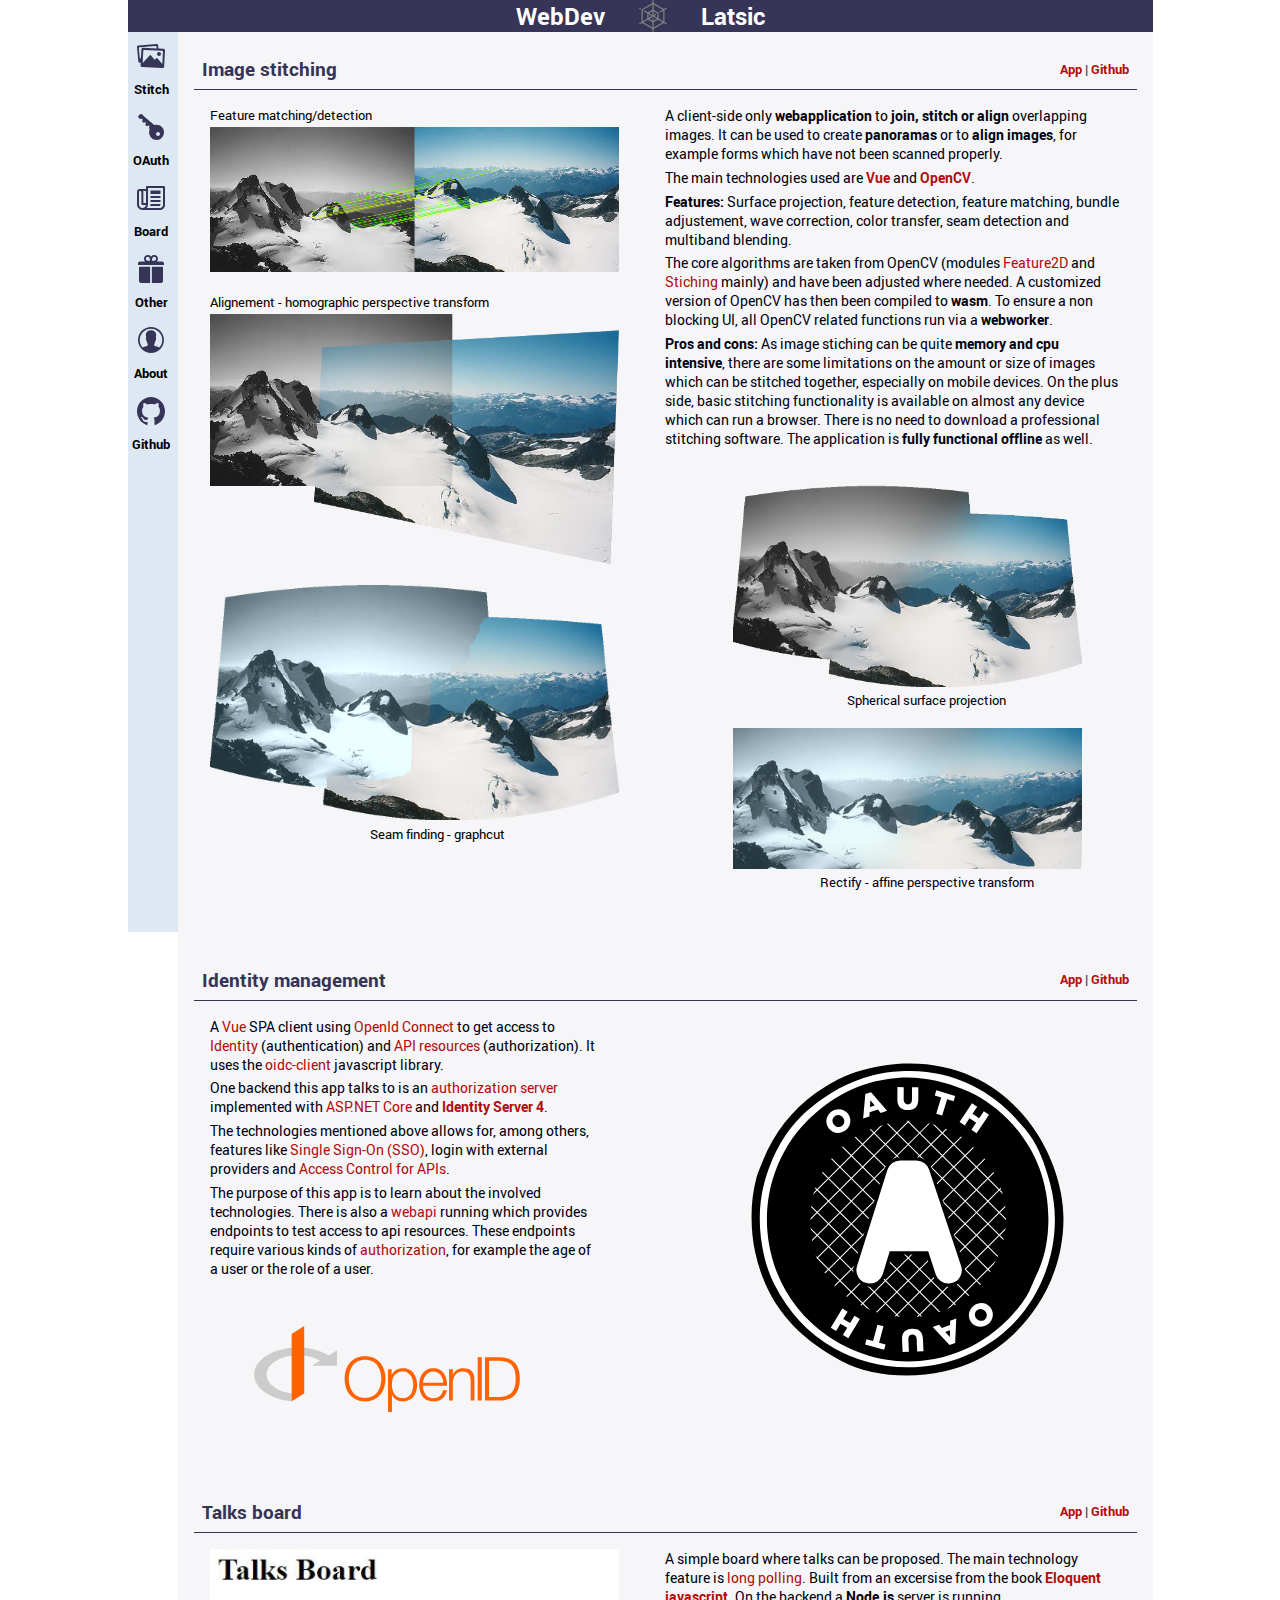
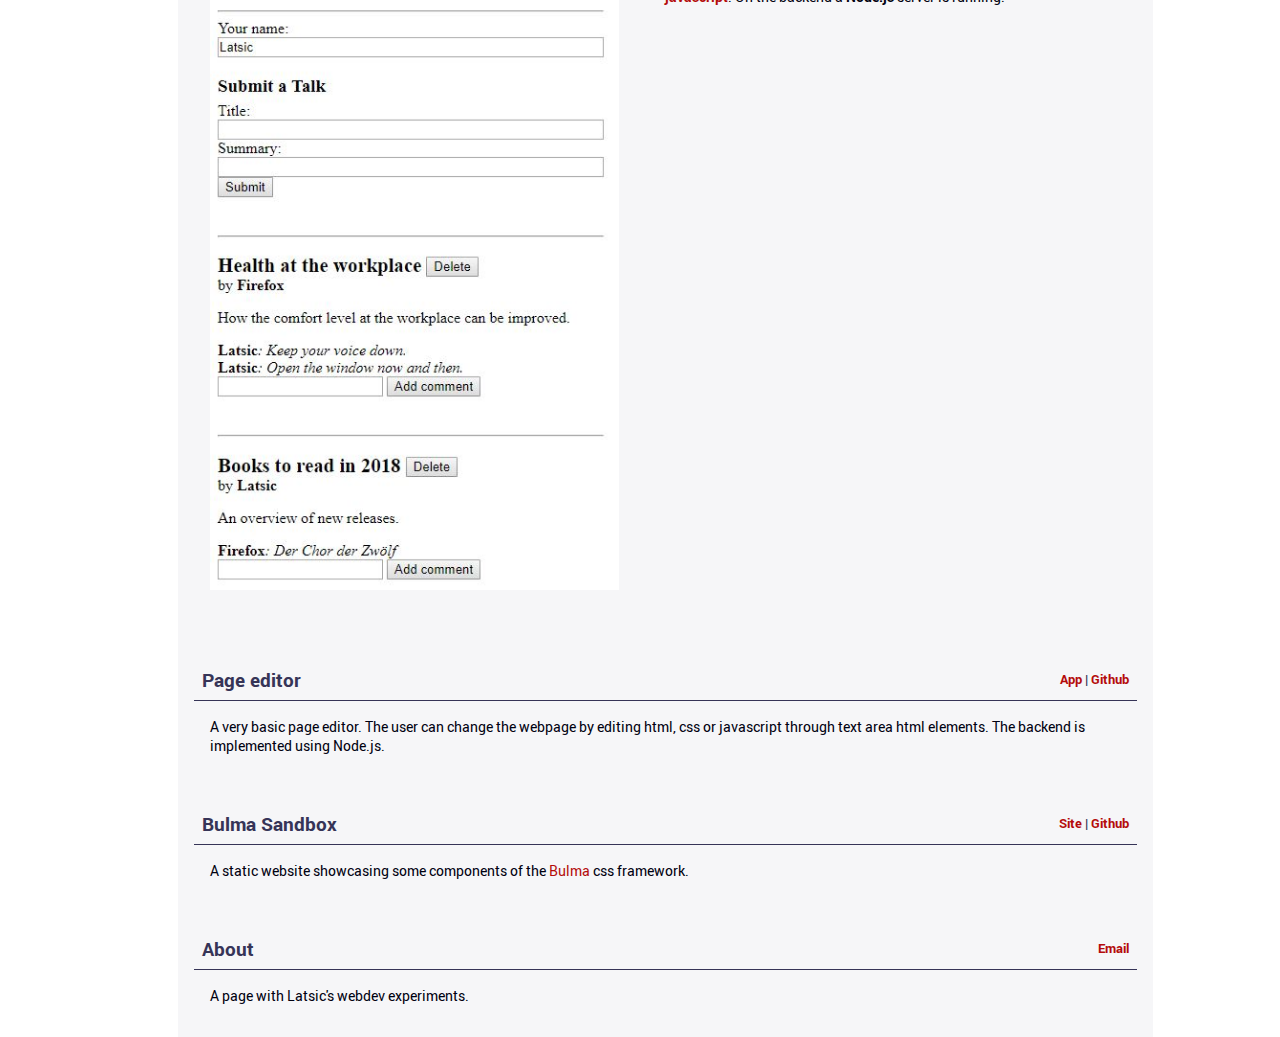
==== index.html @ 9f4ed480 "correct spelling errors" ====
<!DOCTYPE html>
<html lang="en">

<head>
  <!-- Global Site Tag (gtag.js) - Google Analytics -->
  <script async src="https://www.googletagmanager.com/gtag/js?id=UA-133514855-1"></script>
  <script>
    window.dataLayer = window.dataLayer || [];
    function gtag(){dataLayer.push(arguments);}
    gtag('js', new Date());

    gtag('config', 'UA-133514855-1');
  </script>

  <meta charset="utf-8/">
  <meta name="viewport" content="width=device-width, initial-scale=1.0, maximum-scale=1.0" />
  <title>Web-Dev Latsic</title>
  <link rel="stylesheet" href="styles.css" />
</head>

<body>
  <div class="page-background">
    <div class="page">
      
      <header class="header">
        <div class="header-content">
          <h2>WebDev</h2>
          <img src="images/web.svg" class="header-logo" />
          <h2>Latsic</h2>
        </div>
      </header>
      
      <div class="nav-and-content">
        
        <nav class="nav-bar">
          <div class="nav-bar-content">
            <div class="nav-bar-content-div">
              <a class="nav-bar-item" href="#article-img-align">
                <img src="images/stitch-blue.svg" alt="Stitching icon" />
                <p style="text-align: center">Stitch</p>
              </a>

              <a class="nav-bar-item" href="#article-oidc">
                <img src="images/key-blue.svg" alt="OIDC Icon" />
                <p style="text-align: center">OAuth</p>
              </a>
              <a class="nav-bar-item" href="#article-talks-board">
                <img src="images/paper-blue.svg" alt="Talks-Board Icon" />
                <p style="text-align: center">Board</p>
              </a>
              <a class="nav-bar-item" href="#article-more">
                <img src="images/gift-blue.svg" alt="More Icon" />
                <p style="text-align: center">Other</p>
              </a>
            </div>
            <div class="nav-bar-content-div">
              <a class="nav-bar-item" href="#article-about">
                <img src="images/contact-blue.svg" alt="About Icon" />
                <p style="text-align: center">About</p>
              </a>
              <a class="nav-bar-item" href="https://github.com/latsic/">
                <img src="images/github-blue.svg" alt="Github Icon" />
                <p style="text-align: center">Github</p>
              </a>
            </div>

          </div>
        </nav>
        
        <div class="articles">
          <article class="article-std" id="article-img-align">
            <header>
              <div class="article-title">
                <h3>
                  Image stitching
                </h3>
                <div>
                  <h5><a href="https://latsic.com/imgalign">App</a> | <a href="https://github.com/latsic/imgalign">Github</a></h5>
                </div>
              </div>
              <div class="hr-title" />
            </header>
            <div
              class="article-structure"
              >
              <div
                style="display: flex; flex-direction: column; flex: 1;"
              >
                <section class="article-image">
                  <figcaption>Feature matching/detection</figcaption>
                  <img
                    src="images/SideBySide_small.jpg"
                    alt="Stitching SideBySide image"
                  >
                  
                </section>
                
                <section class="article-image">
                  <figcaption>Alignement - homographic perspective transform</figcaption>
                  <img
                    src="images/stitched_noseam_noprojection_small.png"
                    alt="Stitching NoWarp image"
                  >
                </section>
                <section class="article-image">
                  <img
                    src="images/stitched_graphcut_noblend_small.png"
                    alt="Stitching NoWarp image"
                  >
                  <figcaption style="text-align: center;">Seam finding - graphcut</figcaption>
                </section>
              </div>
              <section class="article-text" >
                
                <p class="article-p">
                  A client-side only <strong>webapplication</strong> to <strong>join, stitch or align</strong> overlapping images.
                  It can be used to create <strong>panoramas</strong> or to <strong>align images</strong>, for example forms which have not been scanned properly.
                </p>
                
                <p class="article-p">
                  The main technologies used are <a href="https://vuejs.org/"><strong>Vue</strong></a> and <a href="https://opencv.org/"><strong>OpenCV</strong></a>.
                </p>

                <p class="article-p">
                  <strong>Features:</strong> Surface projection, feature detection, feature matching, bundle adjustement, wave correction, color transfer, seam detection and multiband blending.
                </p>

                <p class="article-p">
                  The core algorithms are taken from OpenCV (modules
                  <a href="https://github.com/opencv/opencv/tree/master/modules/features2d">Feature2D</a> and
                  <a href="https://github.com/opencv/opencv/tree/master/modules/stitching">Stiching</a> mainly)
                  and have been adjusted where needed. A customized version of OpenCV
                  has then been compiled to <strong>wasm</strong>. To ensure a non blocking UI, all OpenCV related functions run via a <strong>webworker</strong>.
                </p>
                
                <p class="article-p">
                  <strong>Pros and cons:</strong> As image stiching can be quite <strong>memory and cpu intensive</strong>, there are some limitations
                  on the amount or size of images which can be stitched together, especially on mobile devices.
                  On the plus side, basic stitching functionality is available on almost any
                  device which can run a browser. There is no need to download a professional stitching software.
                  The application is <strong>fully functional offline</strong> as well.
                </p>

                <div
                  style="display: flex; flex-direction: column; flex: 1; justify-content: center; margin-top: 2rem"
                >
                  <section class="article-image article-image-right">
                    <img
                      src="images/stitched_spherical_small.png"
                      alt="Stitching Spherical"
                    >
                    <figcaption class="article-figcaption-right">Spherical surface projection</figcaption>
                  </section>
                  <section class="article-image article-image-right">
                    <img
                      src="images/stitched_final_small.jpg"
                      alt="Stitching Final"
                    >
                    <figcaption class="article-figcaption-right">Rectify - affine perspective transform</figcaption>
                  </section>
                </div>

              </section>
              
            </div>
          </article>
          <article class="article-std" id="article-oidc">
            <header>
              <div class="article-title">
                <h3>
                  Identity management
                </h3>
                <div>
                  <h5><a href="https://latsic.com/oidc-client">App</a> | <a href="https://github.com/latsic/vue_oidc_client">Github</a></h5>
                </div>
              </div>
              <div class="hr-title" />
            </header>
            <div
              class="article-structure"
            >
              
                
              <section class="article-text">
                
                <p class="article-p">
                  A <a href="https://vuejs.org/">Vue</a> SPA client using 
                  <a href="https://de.wikipedia.org/wiki/OpenID_Connect">OpenId Connect</a> to get access
                  to <a href="./oidc-client/credentials">Identity</a> (authentication) and 
                  <a href="./oidc-client/idapi1">API resources</a> (authorization). It uses
                  the <a href="https://github.com/IdentityModel/oidc-client-js">oidc-client</a>
                  javascript library.
                </p>
                <p class="article-p">
                  One backend this app talks to is an <a href="/idserver">authorization server</a> implemented with <a href="https://en.wikipedia.org/wiki/ASP.NET_Core">
                  ASP.NET Core</a> and <a href="http://docs.identityserver.io"><strong>Identity Server 4</strong></a>.
                </p>
          
                <p class="article-p">
                  The technologies mentioned above allows for, among others, features like 
                  <a href="https://en.wikipedia.org/wiki/Single_sign-on">Single Sign-On (SSO)</a>, 
                  login with external providers and <a href="https://en.wikipedia.org/wiki/Access_token">
                  Access Control for APIs</a>.
                </p>
          
                <p class="article-p">
                  The purpose of this app is to learn about the involved technologies. There is also
                  a <a href="/idapi1/swagger">webapi</a> running which provides endpoints to test
                  access to api resources. These endpoints require various kinds of
                  <a href="https://en.wikipedia.org/wiki/Claims-based_identity">authorization</a>, for
                  example the age of a user or the role of a user.
                </p>
                <div class="article-image" style="padding-top: 2rem">
                <img
                  src="images/OpenID_logo.svg"
                  alt="OpenID image"
                >
                </div>
              </section>
              <section class="article-image article-image-right">
                <img
                  src="images/Oauth_logo.svg"
                  alt="OAuth image"
                >
              </section>
            </div>
          </article>

          <article class="article-std" id="article-talks-board">
            <header>
              <div class="article-title">
                <h3>
                  Talks board
                </h3>
                <div>
                  <h5><a href="/tboard/index.html">App</a> | <a href="https://github.com/latsic/talks_board">Github</a></h5>
                </div>
              </div>
              <div class="hr-title" />
            </header>
            <div
              class="article-structure"
            >
              <section class="article-image">
                <img
                  src="images/TalksBoard.JPG"
                  alt="TalksBoard image"
                >
              </section>
                
              <section class="article-text">
                
                <p>
                    A simple board where talks can be proposed.
                    The main technology feature is <a href="https://en.wikipedia.org/wiki/Push_technology#Long_polling">long polling</a>.
                    Built from an excersise from the book <a href="https://eloquentjavascript.net/"><strong>Eloquent javascript</strong></a>.
                    On the backend a <strong>Node.js</strong> server is running.
                </p>
                  
              </section>
            </div>
          </article>
          <article class="article-std" id="article-more">
            <header>
              <div class="article-title">
                <h3>
                  Page editor
                </h3>
                <div>
                  <h5><a href="/page_editor/main.html">App</a> | <a href="https://github.com/latsic/page_editor">Github</a></h5>
                </div>
              </div>
              <div class="hr-title" />
            </header>
            <div
              class="article-structure"
            >
              
              <section class="article-text">
                
                <p>
                    A very basic page editor. The user can change the webpage by editing html, css or javascript through text area html elements.
                    The backend is implemented using Node.js.
                </p>
                  
              </section>
            </div>
          </article>

          <article class="article-std">
            <header>
              <div class="article-title">
                <h3>
                  Bulma Sandbox
                </h3>
                <div>
                  <h5><a href="../bulma_sandbox/dist/bulma_sandbox.html">Site</a> | <a href="https://github.com/latsic/bulma_sandbox">Github</a></h5>
                </div>
              </div>
              <div class="hr-title" />
            </header>
            <div
              class="article-structure"
            >
              
              <section class="article-text">
                
                <p>
                  A static website showcasing some components of the <a href="https://bulma.io/">Bulma</a> css framework.
                </p>
                  
              </section>
            </div>
          </article>

          <article class="article-std" id="article-about">
            <header>
              <div class="article-title">
                <h3>
                  About
                </h3>
                <div>
                  <h5><a href="mailto:latsic@quantentunnel.de">Email</a></h5>
                </div>
              </div>
              <div class="hr-title" />
            </header>
            <div
              class="article-structure"
            >
              
              <section class="article-text">
                
                <p>
                  A page with Latsic's webdev experiments.
                </p>
                  
              </section>
            </div>
          </article>
        </div>
      </div>
    </div>
  </div>
</body>

</html>
---- styles.css ----
@font-face {
  font-family: 'Roboto';
  src: url('fonts/Roboto-Light-webfont.woff') format('woff');
  font-style: normal;
  font-weight: 300;
}

@font-face {
  font-family: Roboto;
  src: url('fonts/Roboto-LightItalic-webfont.woff') format('woff');
  font-style: italic;
  font-weight: 300;
}

@font-face {
  font-family: Roboto;
  src: url('fonts/Roboto-Bold-webfont.woff') format('woff');
  font-style: normal;
  font-weight: 700;
}
@font-face {
  font-family: Roboto;
  src: url('fonts/Roboto-Medium-webfont.woff') format('woff');
  font-style: normal;
  font-weight: 500;
}
@font-face {
  font-family: Roboto;
  src: url('fonts/Roboto-Regular-webfont.woff') format('woff');
  font-style: normal;
  font-weight: 400;
}

*
{
  margin: 0;
  padding: 0;
  box-sizing: border-box;
}

html {
  font-size: 100%;
  background-color: white;
  
}
.page-background {
  background-color: white;
}
.page {
  margin: 0 auto;
  font-family: "Roboto", sans-serif;
}

.header {
  position: fixed;
  z-index: 1000;
  top: 0;
  margin-top: 0;
  padding-top: 0;
  width: 100%;
  display: flex;
  background-color: rgb(54, 52, 87);
  /* background-color: rgb(173, 185, 211); */
  color: white
}

.header-content {
  width: 100%;
  display: flex;
  align-items: center;
  justify-content: center;
}
.header-logo {
  width: 2rem;
  margin: 0 2rem;
}
.header-logo {
  filter: invert(.5);
}

.header h1 {
  font-family: "Roboto", sans-serif;
  font-size: 1.5rem;
  margin-right: 1.2rem;
}

.hr-title {
  background-color:rgb(54, 52, 87);
  height: 1px;
}

.nav-and-content {
  position: absolute;
  top: 32px;
  max-height: 95%;
  height: 40px;
}

.nav-bar {
  position: fixed;
  width: 100%;
  background-color: rgb(222, 232, 243);
  /* background-color: rgb(203, 212, 219); */
  z-index: 10000;
}

.nav-bar-content {
  display: flex;
  flex-direction: row;
  flex-wrap: wrap;
  justify-content: space-between;
}

.nav-bar-content-div {
  display: flex;
  align-items: baseline;
}

.nav-bar img {
  width: 2.5rem;
  max-height: 1.5rem;
  margin: 0.2rem 0.2rem;
}

.nav-bar-item,
.nav-bar-item:visited {
  display: block;
  text-decoration: none;
  color: #000;
  padding: 0.3rem 0.3rem;
}

.nav-bar-item > img {
  width: 2rem;
  height: 2rem;
}

.nav-bar-item:hover {
  background-color: #E9E9E9;
}

.nav-bar-item p{
  font-family: "Roboto", sans-serif;
  font-size: 0.8rem;
  font-weight: bold;
}

.articles {
  position: relative;
  top: 61px;
  /* background-color: rgb(30, 72, 104); */
  /* background-color: rgb(203, 212, 219); */
  display: flex;
  flex-direction: column;
  min-height: 100vh;
}
.article-std {
  background-color: rgb(246, 246, 248);
  /* background-color: rgb(230, 235, 240); */
  padding: 1rem;
}

.article-title {
  display: flex;
  justify-content: space-between;
  align-items: center;
  padding: 0.5rem 0.5rem;
  color: rgb(54, 52, 87);
}
.article-title a {
  text-decoration: none;
  color: rgb(180, 12, 12);
}

.article-structure {
  display: flex;
  flex-direction: column;
  align-items: flex-start;
  margin: 1rem;
}

.article-image {
  display: block;
  margin: auto;
  padding-bottom: 1rem;
  flex: 1;
}

.article-image > img {
  width: auto;
  height: auto;
  max-width: 100%;
  margin: 0 auto;
}

.article-image > figcaption{
  text-align: center;
  font-size: 0.8rem;
  margin: 0 auto;
  padding-bottom: 0.2rem;
}

.article-text {
  width: 100%;
  margin-top: 1rem;
  flex:1;
  flex-direction: column;
  display: flex;
  font-size: 0.9rem;
  font-weight: 400;
  color: rgb(1, 1, 17);
  /* text-align: justify; */
}
.article-text a{
  text-decoration: none;
  color: rgb(180, 12, 12);
}

.article-p:not(:last-child) {
  margin-bottom: 0.3rem;
}

/* .target-pos {
  padding-top: 80px;
  margin-top: -80px;
} */

/* Mobile Systems */
@media only screen and (max-width: 500px) {
  html {
    font-size: 100%;
  }
  .page {
    max-width: 100%;
  }
}

/* Tablet Styles */
@media only screen and (min-width: 501px) and (max-width: 1024px) {
  .page {
    max-width: 100%;
  }
  .article-std {
    width: 100%;
  }
  .article-structure {
    flex-direction: row;
  }
  .article-text {
    margin: 0;
  }
  .article-image > img {
    display: inline-block;
    max-width: 90%;
  }
  .article-image-right {
    margin-left: 15%;
  }
  .article-image > figcaption {
    text-align: left;
  }
  .article-image > figcaption.article-figcaption-right {
    text-align: center;
  }
}

/* Desktop Systems */
@media only screen and (min-width: 1025px) {
  
  .page {
    max-width: 1025px;
  }
  .header {
    width: 1025px;
  }
  .header nav {
    display: none;
  }
  
  .nav-bar {
    width: 50px;
    min-height: 100vh;
    max-height: 100vh;
  }

  .nav-bar img {
    max-height: 2rem;
  }

  .nav-and-content {
    display: flex;
    flex-direction: row;
    top: 32px;
    min-height: 100vh;
    max-height: 100vh;
  }
  .nav-bar-content {
    flex-direction: column;
  }
  .nav-bar-content-div {
    flex-direction: column;
  }
  .articles {
    left: 50px;
    top: 0px;
    width: 975px;
    min-height: 100vh;
    max-height: 100vh;
  }
  .article-structure {
    flex-direction: row;
  }
  .article-text {
    margin: 0;
  }
  .article-image > img {
    display: inline-block;
    max-width: 90%;
  }
  .article-image-right {
    margin-left: 15%;
  }
  .article-image > figcaption {
    text-align: left;
  }
  .article-image > figcaption.article-figcaption-right {
    text-align: center;
    
  }
}
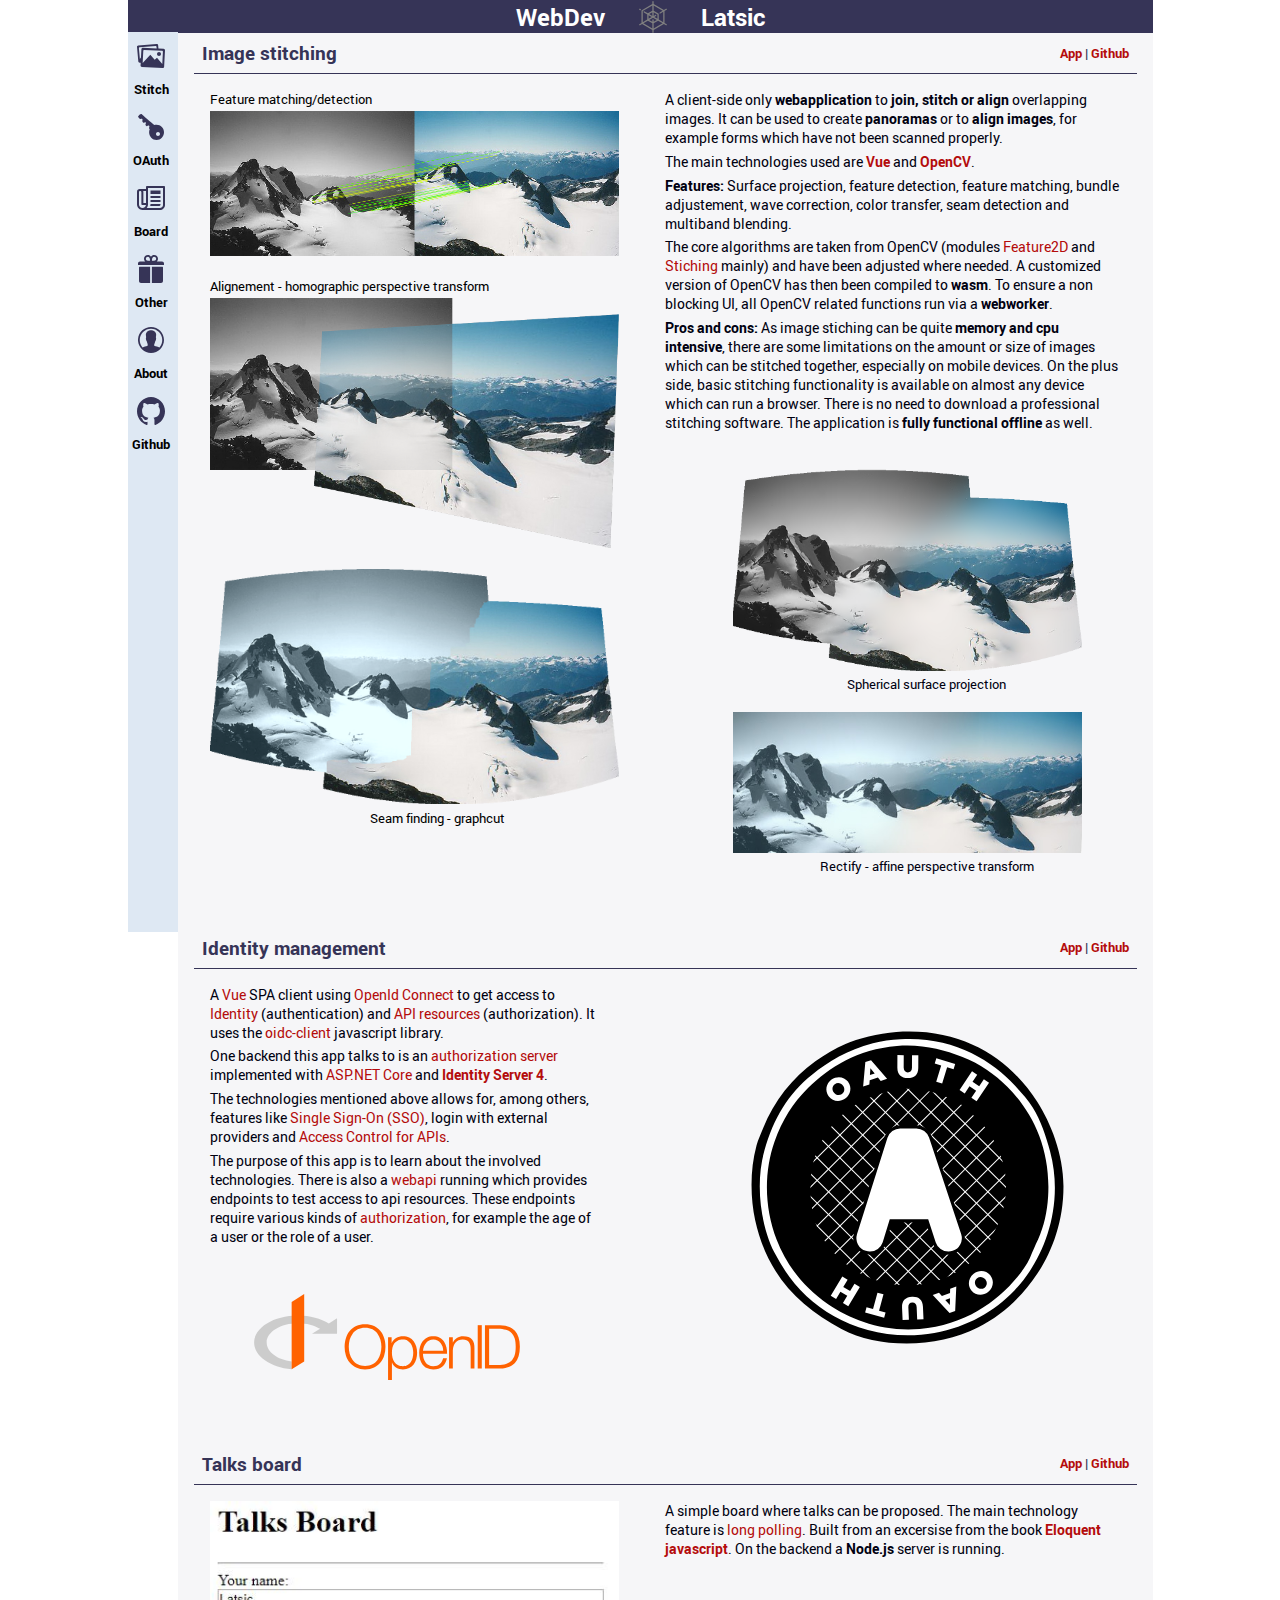
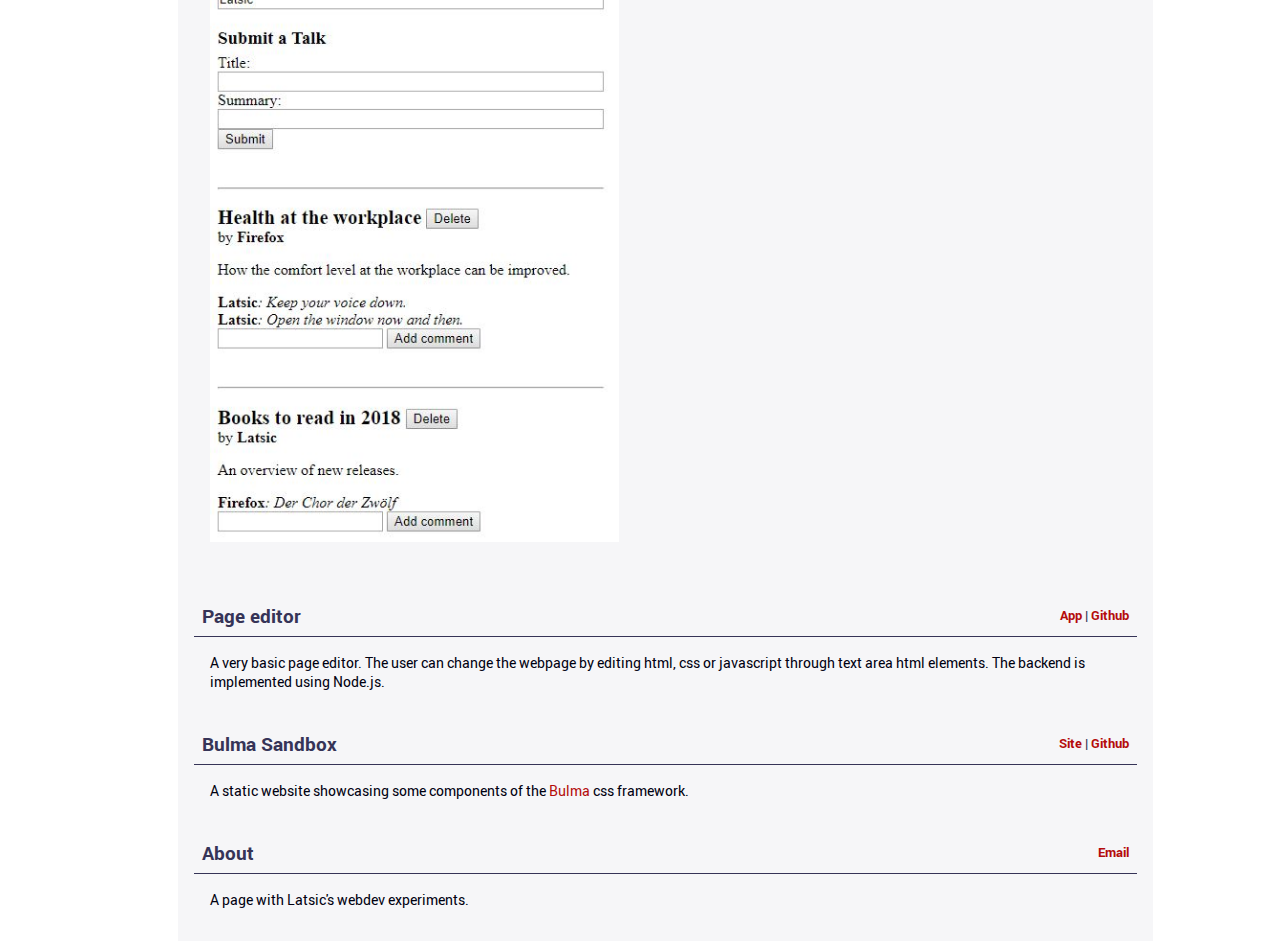
==== commit c6ae9450: "fragment links consider fixed header/navbar" ====
--- a/index.html
+++ b/index.html
@@ -67,7 +67,7 @@
           </div>
         </nav>
         
-        <div class="articles">
+        <div class="articles target-pos">
           <article class="article-std" id="article-img-align">
             <header>
               <div class="article-title">
--- a/styles.css
+++ b/styles.css
@@ -50,7 +50,6 @@
   margin: 0 auto;
   font-family: "Roboto", sans-serif;
 }
-
 .header {
   position: fixed;
   z-index: 1000;
@@ -58,12 +57,11 @@
   margin-top: 0;
   padding-top: 0;
   width: 100%;
+  height: 33px;
   display: flex;
   background-color: rgb(54, 52, 87);
-  /* background-color: rgb(173, 185, 211); */
   color: white
 }
-
 .header-content {
   width: 100%;
   display: flex;
@@ -77,51 +75,42 @@
 .header-logo {
   filter: invert(.5);
 }
-
 .header h1 {
   font-family: "Roboto", sans-serif;
   font-size: 1.5rem;
   margin-right: 1.2rem;
 }
-
 .hr-title {
   background-color:rgb(54, 52, 87);
   height: 1px;
 }
-
 .nav-and-content {
   position: absolute;
   top: 32px;
-  max-height: 95%;
   height: 40px;
 }
-
 .nav-bar {
   position: fixed;
   width: 100%;
+  height: 62px;
   background-color: rgb(222, 232, 243);
-  /* background-color: rgb(203, 212, 219); */
   z-index: 10000;
 }
-
 .nav-bar-content {
   display: flex;
   flex-direction: row;
   flex-wrap: wrap;
   justify-content: space-between;
 }
-
 .nav-bar-content-div {
   display: flex;
   align-items: baseline;
 }
-
 .nav-bar img {
   width: 2.5rem;
   max-height: 1.5rem;
   margin: 0.2rem 0.2rem;
 }
-
 .nav-bar-item,
 .nav-bar-item:visited {
   display: block;
@@ -129,37 +118,29 @@
   color: #000;
   padding: 0.3rem 0.3rem;
 }
-
 .nav-bar-item > img {
   width: 2rem;
   height: 2rem;
 }
-
 .nav-bar-item:hover {
   background-color: #E9E9E9;
 }
-
 .nav-bar-item p{
   font-family: "Roboto", sans-serif;
   font-size: 0.8rem;
   font-weight: bold;
 }
-
 .articles {
   position: relative;
   top: 61px;
-  /* background-color: rgb(30, 72, 104); */
-  /* background-color: rgb(203, 212, 219); */
   display: flex;
   flex-direction: column;
   min-height: 100vh;
 }
 .article-std {
   background-color: rgb(246, 246, 248);
-  /* background-color: rgb(230, 235, 240); */
   padding: 1rem;
 }
-
 .article-title {
   display: flex;
   justify-content: space-between;
@@ -171,35 +152,30 @@
   text-decoration: none;
   color: rgb(180, 12, 12);
 }
-
 .article-structure {
   display: flex;
   flex-direction: column;
   align-items: flex-start;
   margin: 1rem;
 }
-
 .article-image {
   display: block;
   margin: auto;
   padding-bottom: 1rem;
   flex: 1;
 }
-
 .article-image > img {
   width: auto;
   height: auto;
   max-width: 100%;
   margin: 0 auto;
 }
-
 .article-image > figcaption{
   text-align: center;
   font-size: 0.8rem;
   margin: 0 auto;
   padding-bottom: 0.2rem;
 }
-
 .article-text {
   width: 100%;
   margin-top: 1rem;
@@ -209,21 +185,18 @@
   font-size: 0.9rem;
   font-weight: 400;
   color: rgb(1, 1, 17);
-  /* text-align: justify; */
 }
 .article-text a{
   text-decoration: none;
   color: rgb(180, 12, 12);
 }
-
 .article-p:not(:last-child) {
   margin-bottom: 0.3rem;
 }
-
-/* .target-pos {
-  padding-top: 80px;
-  margin-top: -80px;
-} */
+.target-pos > article {
+  padding-top: 95px;
+  margin-top: -95px;
+}
 
 /* Mobile Systems */
 @media only screen and (max-width: 500px) {
@@ -276,17 +249,14 @@
   .header nav {
     display: none;
   }
-  
   .nav-bar {
     width: 50px;
     min-height: 100vh;
     max-height: 100vh;
   }
-
   .nav-bar img {
     max-height: 2rem;
   }
-
   .nav-and-content {
     display: flex;
     flex-direction: row;
@@ -325,6 +295,9 @@
   }
   .article-image > figcaption.article-figcaption-right {
     text-align: center;
-    
-  }
-}
+  }
+  .target-pos > article {
+    padding-top: 32px;
+    margin-top: -32px;
+  }
+}
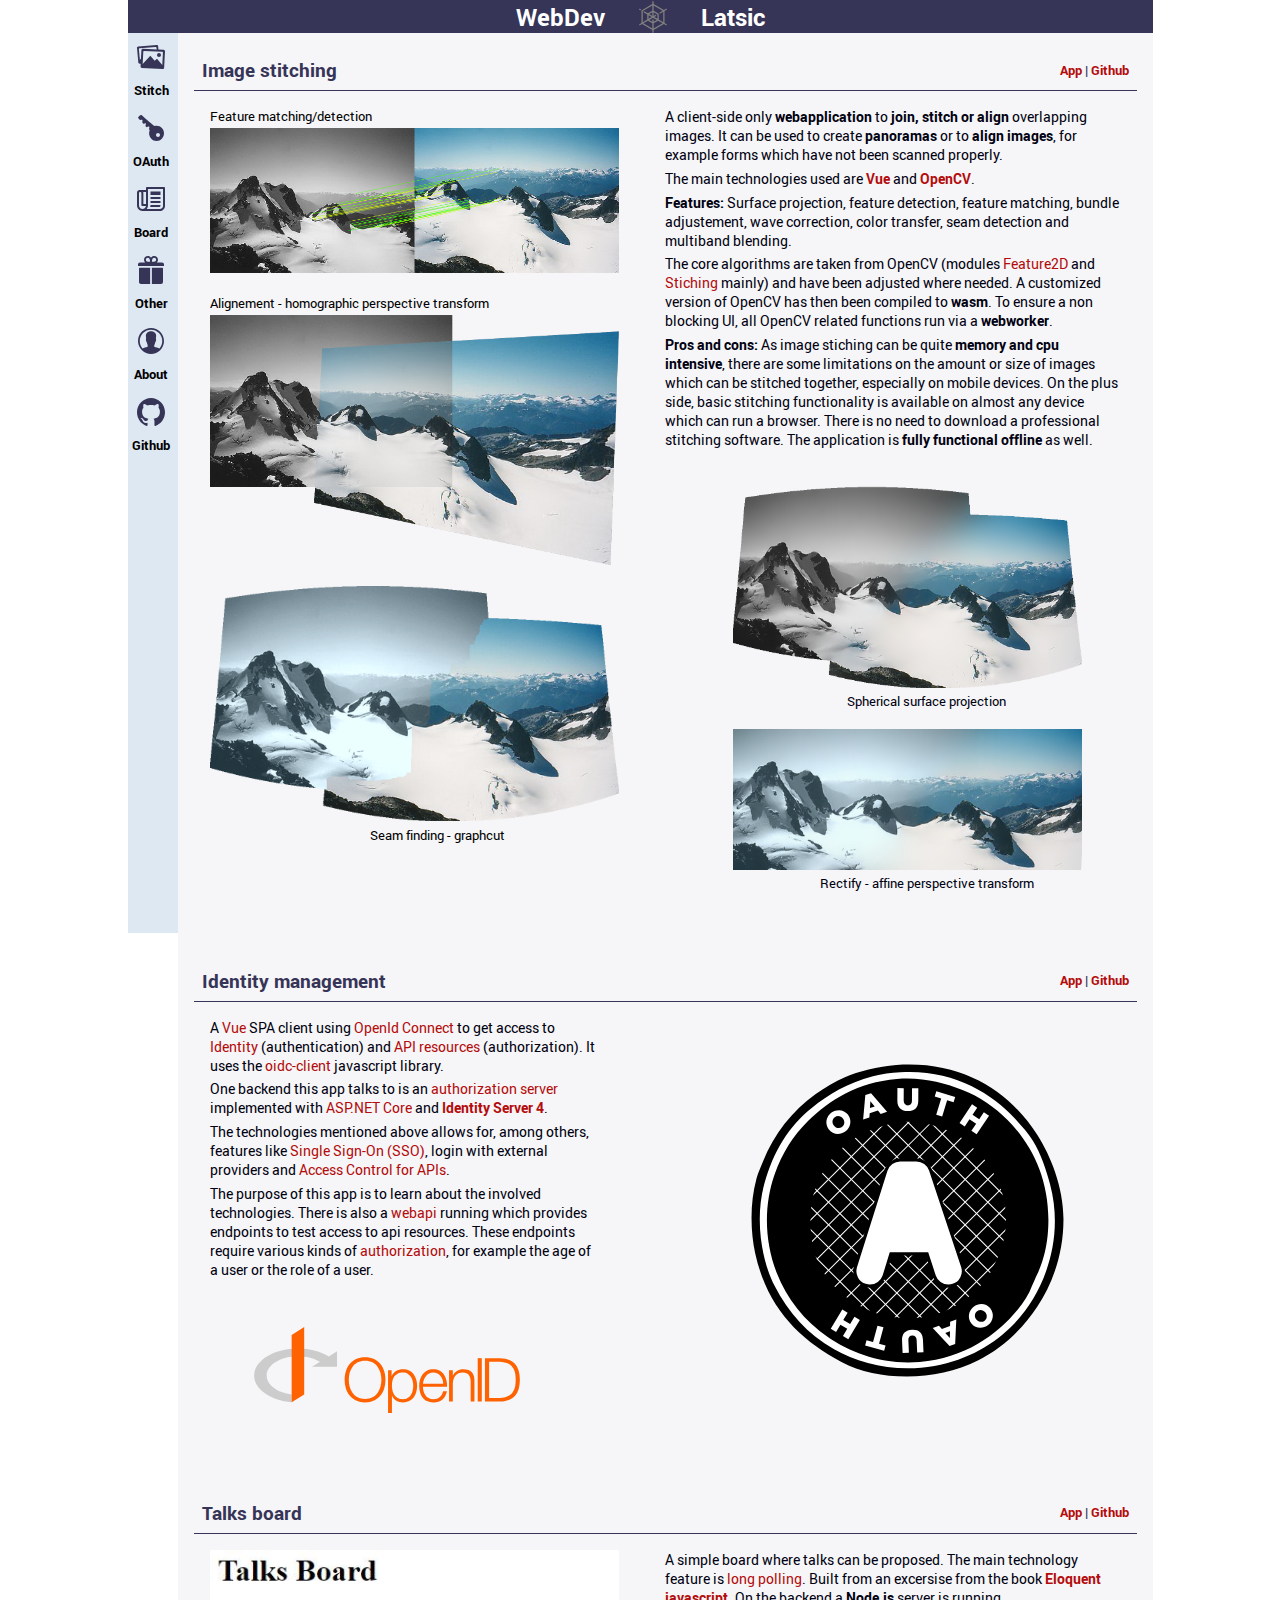
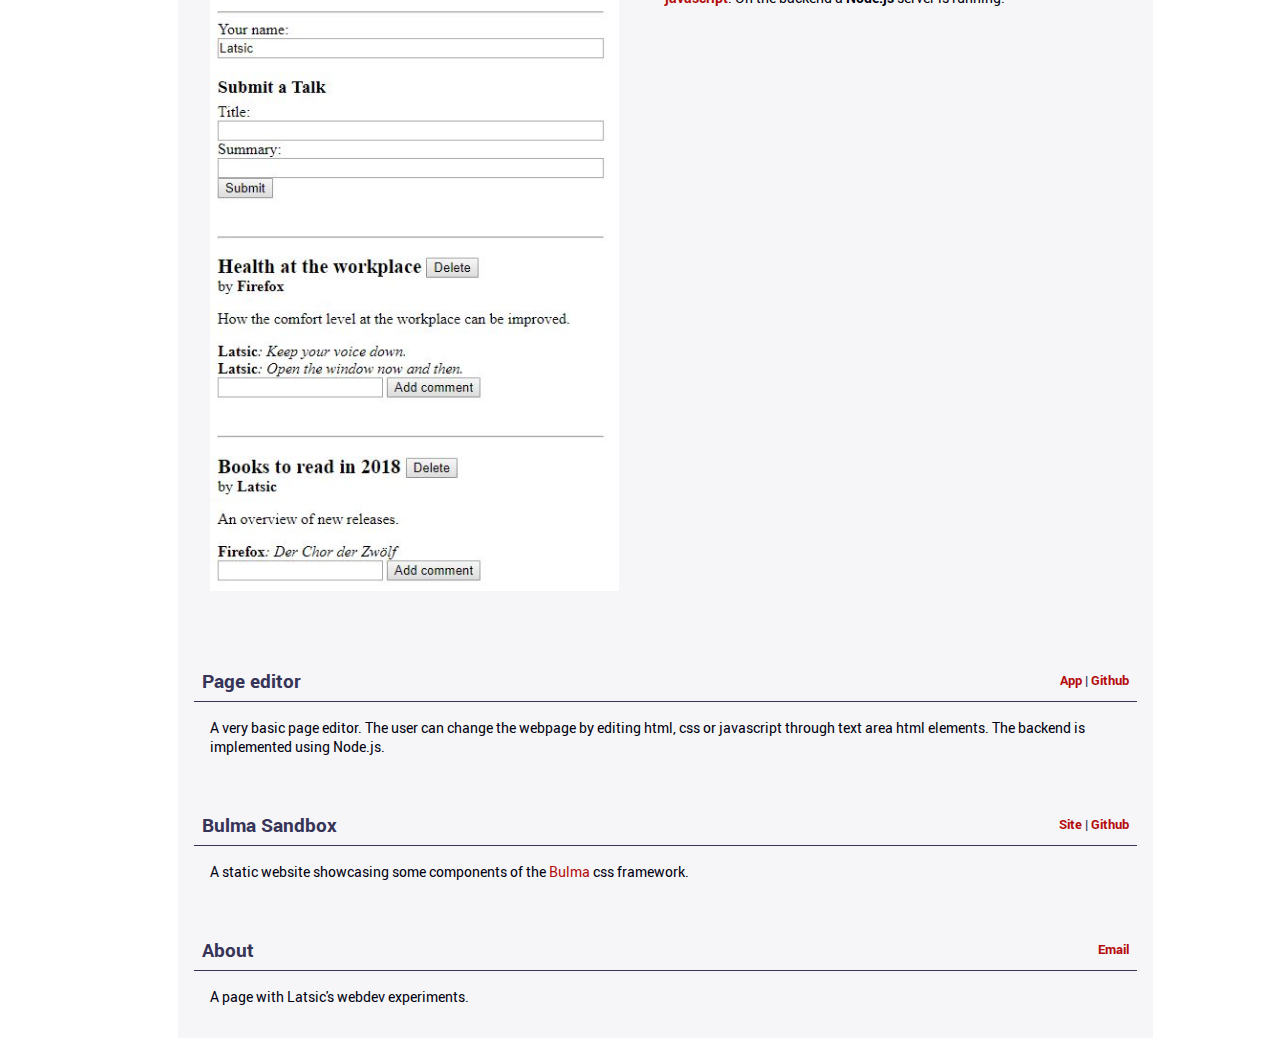
==== commit 91ddf07f: "fix fragment links with fixed header" ====
--- a/index.html
+++ b/index.html
@@ -67,8 +67,9 @@
           </div>
         </nav>
         
-        <div class="articles target-pos">
-          <article class="article-std" id="article-img-align">
+        <div class="articles">
+          <div id="article-img-align" class="fixed-header-align"></div>
+          <article class="article-std">
             <header>
               <div class="article-title">
                 <h3>
@@ -164,7 +165,8 @@
               
             </div>
           </article>
-          <article class="article-std" id="article-oidc">
+          <div id="article-oidc" class="fixed-header-align"></div>
+          <article class="article-std">
             <header>
               <div class="article-title">
                 <h3>
@@ -179,8 +181,6 @@
             <div
               class="article-structure"
             >
-              
-                
               <section class="article-text">
                 
                 <p class="article-p">
@@ -226,7 +226,8 @@
             </div>
           </article>
 
-          <article class="article-std" id="article-talks-board">
+          <div id="article-talks-board" class="fixed-header-align"></div>
+          <article class="article-std">
             <header>
               <div class="article-title">
                 <h3>
@@ -260,7 +261,9 @@
               </section>
             </div>
           </article>
-          <article class="article-std" id="article-more">
+
+          <div id="article-more" class="fixed-header-align"></div>
+          <article class="article-std">
             <header>
               <div class="article-title">
                 <h3>
@@ -313,7 +316,8 @@
             </div>
           </article>
 
-          <article class="article-std" id="article-about">
+          <div id="article-about" class="fixed-header-align"></div>
+          <article class="article-std">
             <header>
               <div class="article-title">
                 <h3>
--- a/styles.css
+++ b/styles.css
@@ -86,7 +86,7 @@
 }
 .nav-and-content {
   position: absolute;
-  top: 32px;
+  top: 33px;
   height: 40px;
 }
 .nav-bar {
@@ -193,13 +193,14 @@
 .article-p:not(:last-child) {
   margin-bottom: 0.3rem;
 }
-.target-pos > article {
+.fixed-header-align {
+  display: block;
   padding-top: 95px;
   margin-top: -95px;
 }
 
 /* Mobile Systems */
-@media only screen and (max-width: 500px) {
+@media only screen and (max-width: 750px) {
   html {
     font-size: 100%;
   }
@@ -209,7 +210,7 @@
 }
 
 /* Tablet Styles */
-@media only screen and (min-width: 501px) and (max-width: 1024px) {
+@media only screen and (min-width: 751px) and (max-width: 1024px) {
   .page {
     max-width: 100%;
   }
@@ -260,7 +261,6 @@
   .nav-and-content {
     display: flex;
     flex-direction: row;
-    top: 32px;
     min-height: 100vh;
     max-height: 100vh;
   }
@@ -296,8 +296,8 @@
   .article-image > figcaption.article-figcaption-right {
     text-align: center;
   }
-  .target-pos > article {
-    padding-top: 32px;
-    margin-top: -32px;
-  }
-}
+  .fixed-header-align {
+    padding-top: 33px;
+    margin-top: -33px;
+  }
+}
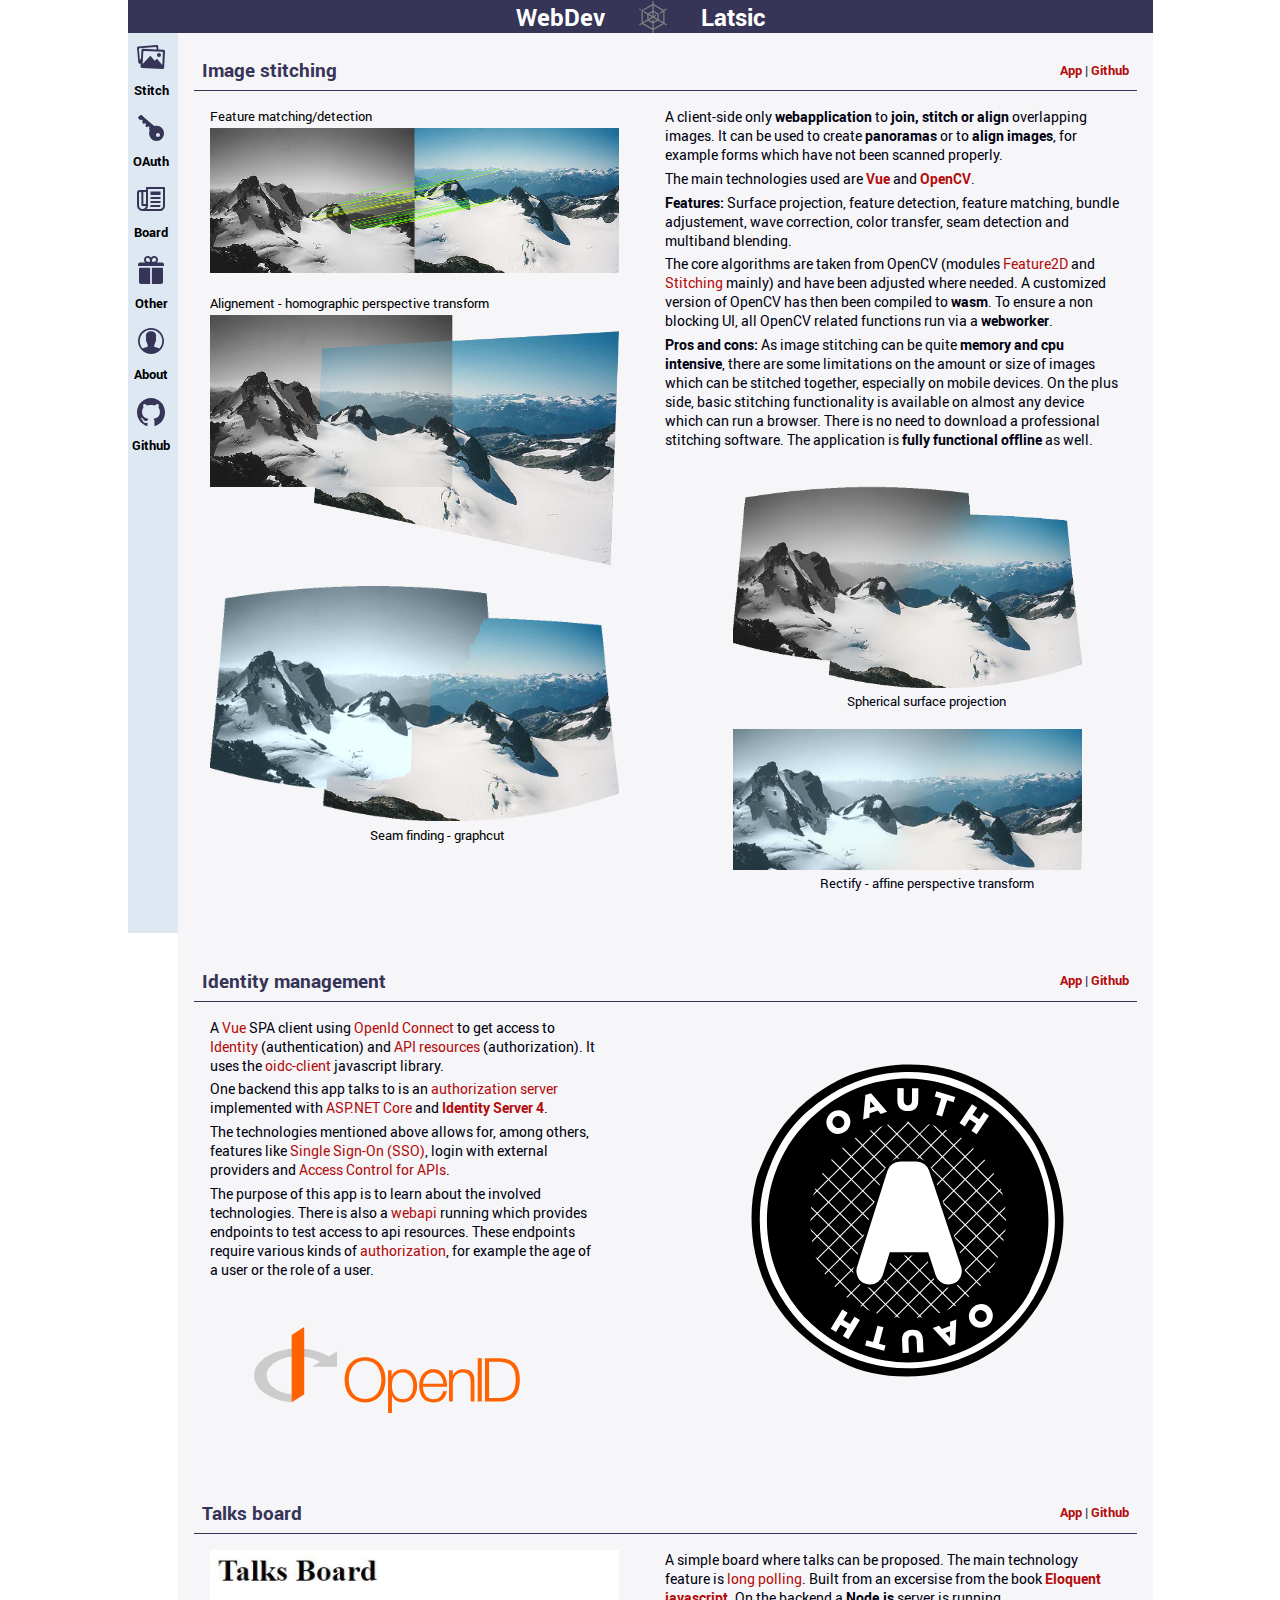
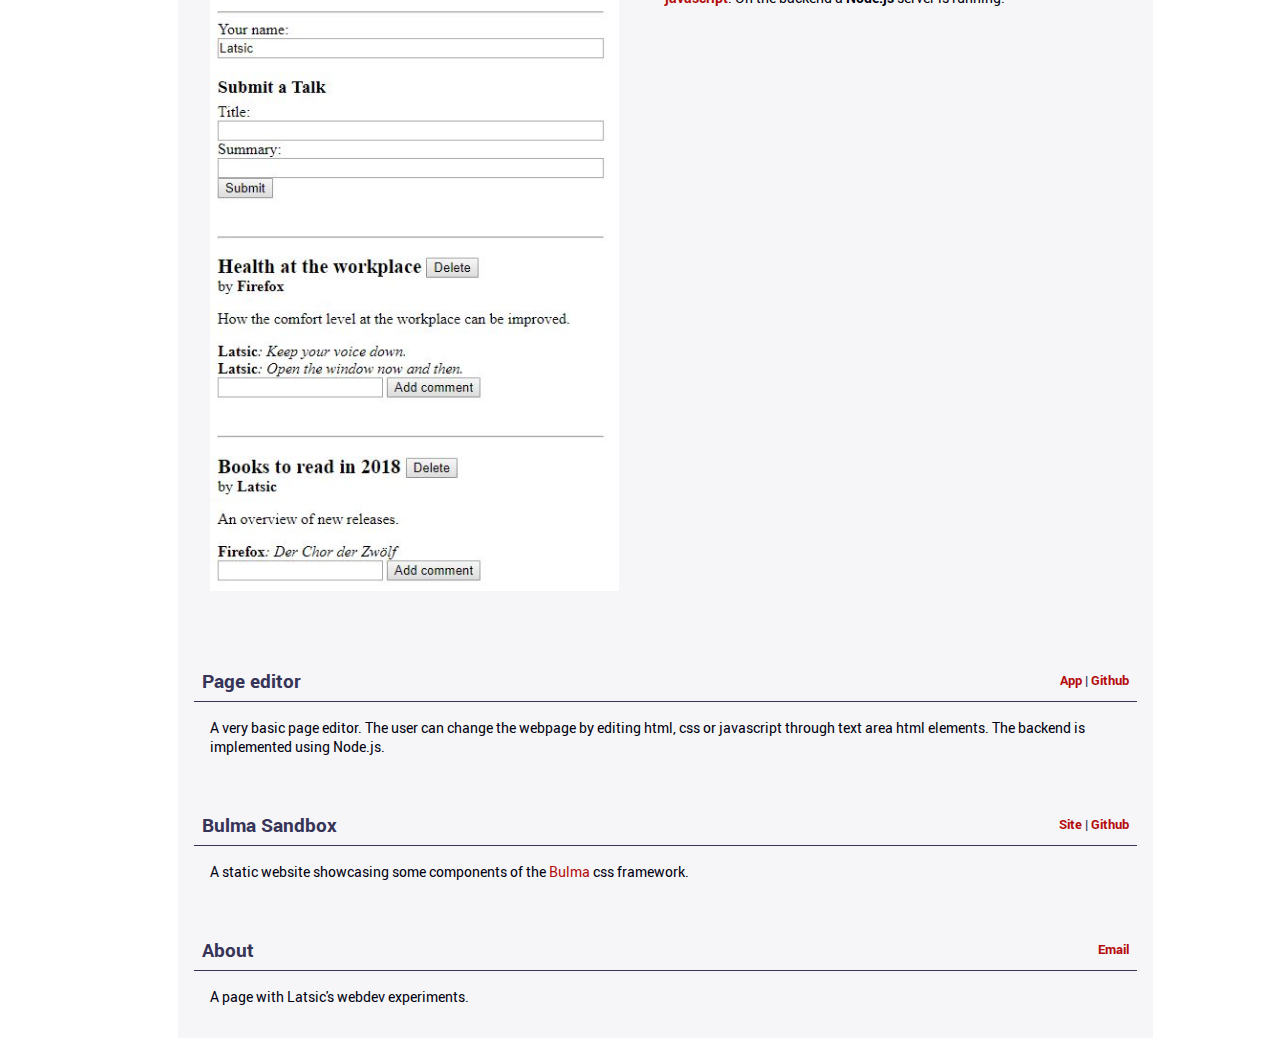
==== commit b607dd96: "spelling sitching->stitching" ====
--- a/index.html
+++ b/index.html
@@ -8,7 +8,6 @@
     window.dataLayer = window.dataLayer || [];
     function gtag(){dataLayer.push(arguments);}
     gtag('js', new Date());
-
     gtag('config', 'UA-133514855-1');
   </script>
 
@@ -129,13 +128,13 @@
                 <p class="article-p">
                   The core algorithms are taken from OpenCV (modules
                   <a href="https://github.com/opencv/opencv/tree/master/modules/features2d">Feature2D</a> and
-                  <a href="https://github.com/opencv/opencv/tree/master/modules/stitching">Stiching</a> mainly)
+                  <a href="https://github.com/opencv/opencv/tree/master/modules/stitching">Stitching</a> mainly)
                   and have been adjusted where needed. A customized version of OpenCV
                   has then been compiled to <strong>wasm</strong>. To ensure a non blocking UI, all OpenCV related functions run via a <strong>webworker</strong>.
                 </p>
                 
                 <p class="article-p">
-                  <strong>Pros and cons:</strong> As image stiching can be quite <strong>memory and cpu intensive</strong>, there are some limitations
+                  <strong>Pros and cons:</strong> As image stitching can be quite <strong>memory and cpu intensive</strong>, there are some limitations
                   on the amount or size of images which can be stitched together, especially on mobile devices.
                   On the plus side, basic stitching functionality is available on almost any
                   device which can run a browser. There is no need to download a professional stitching software.
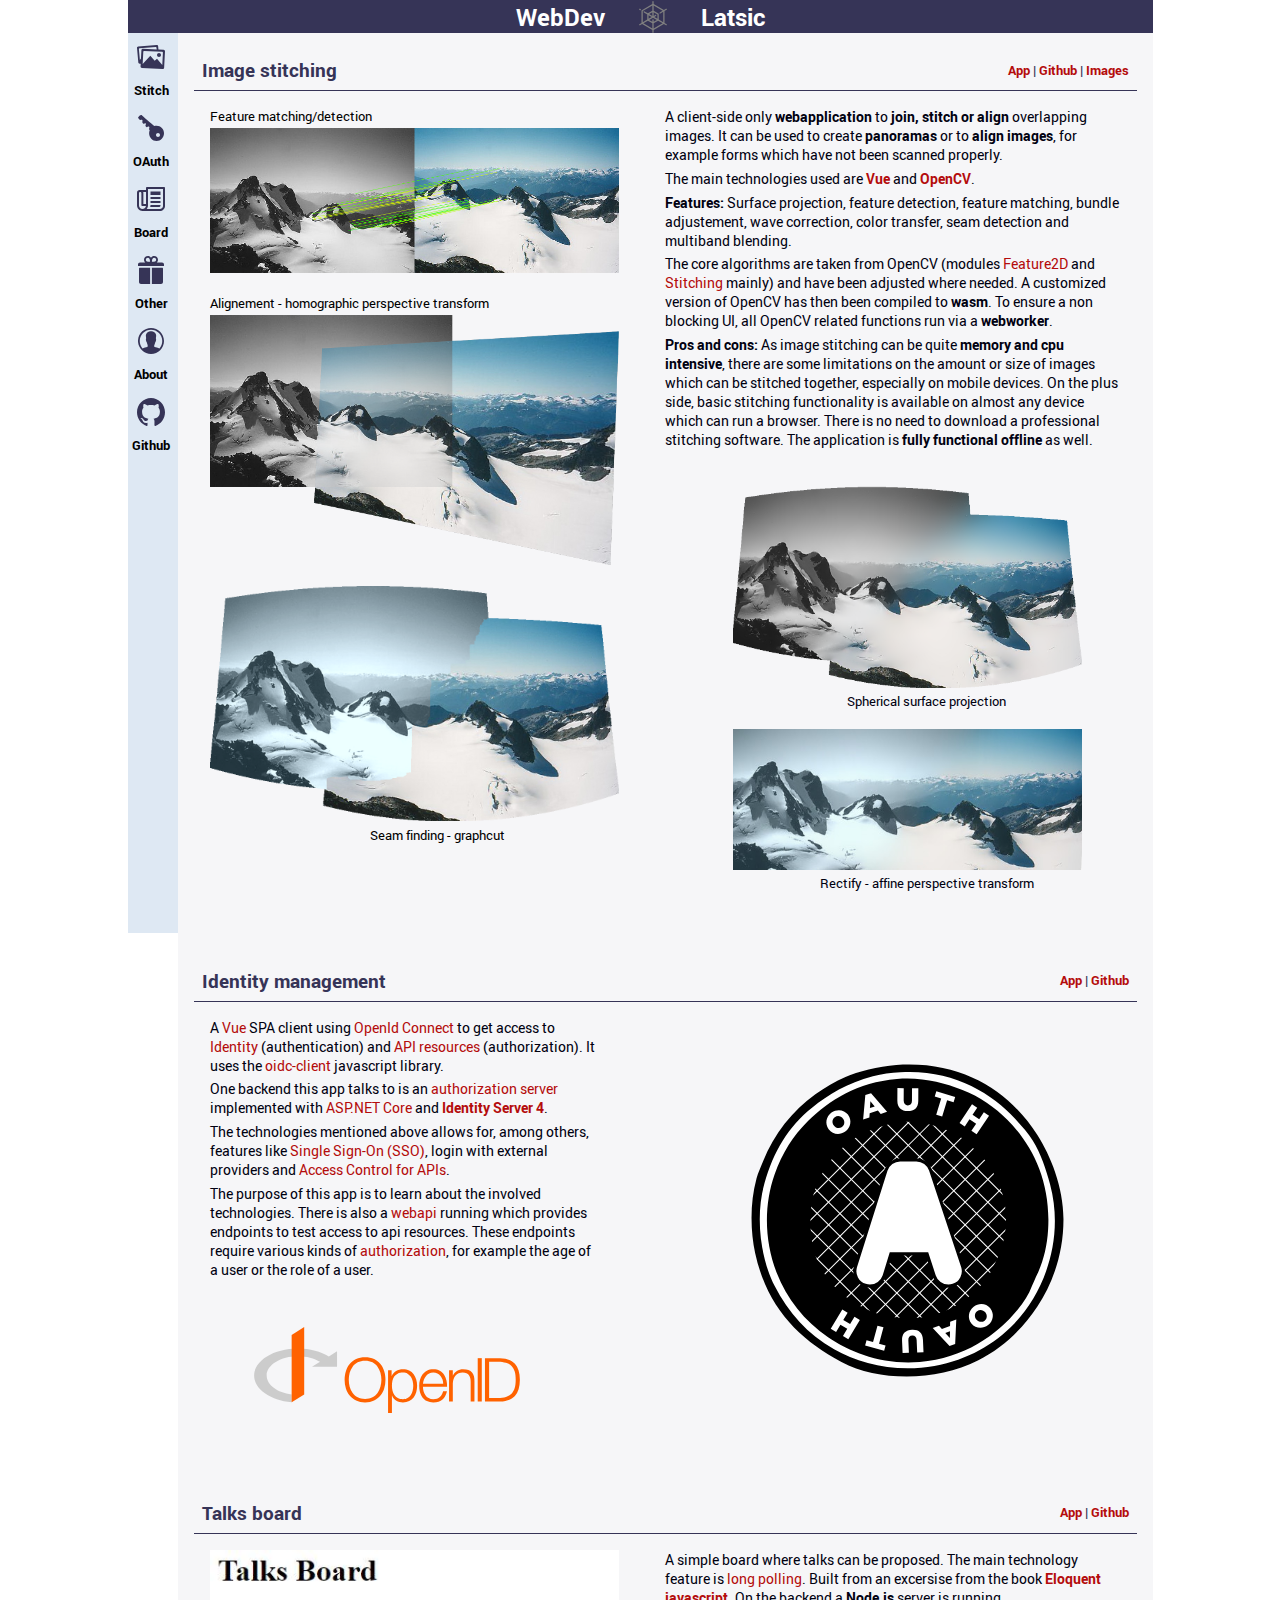
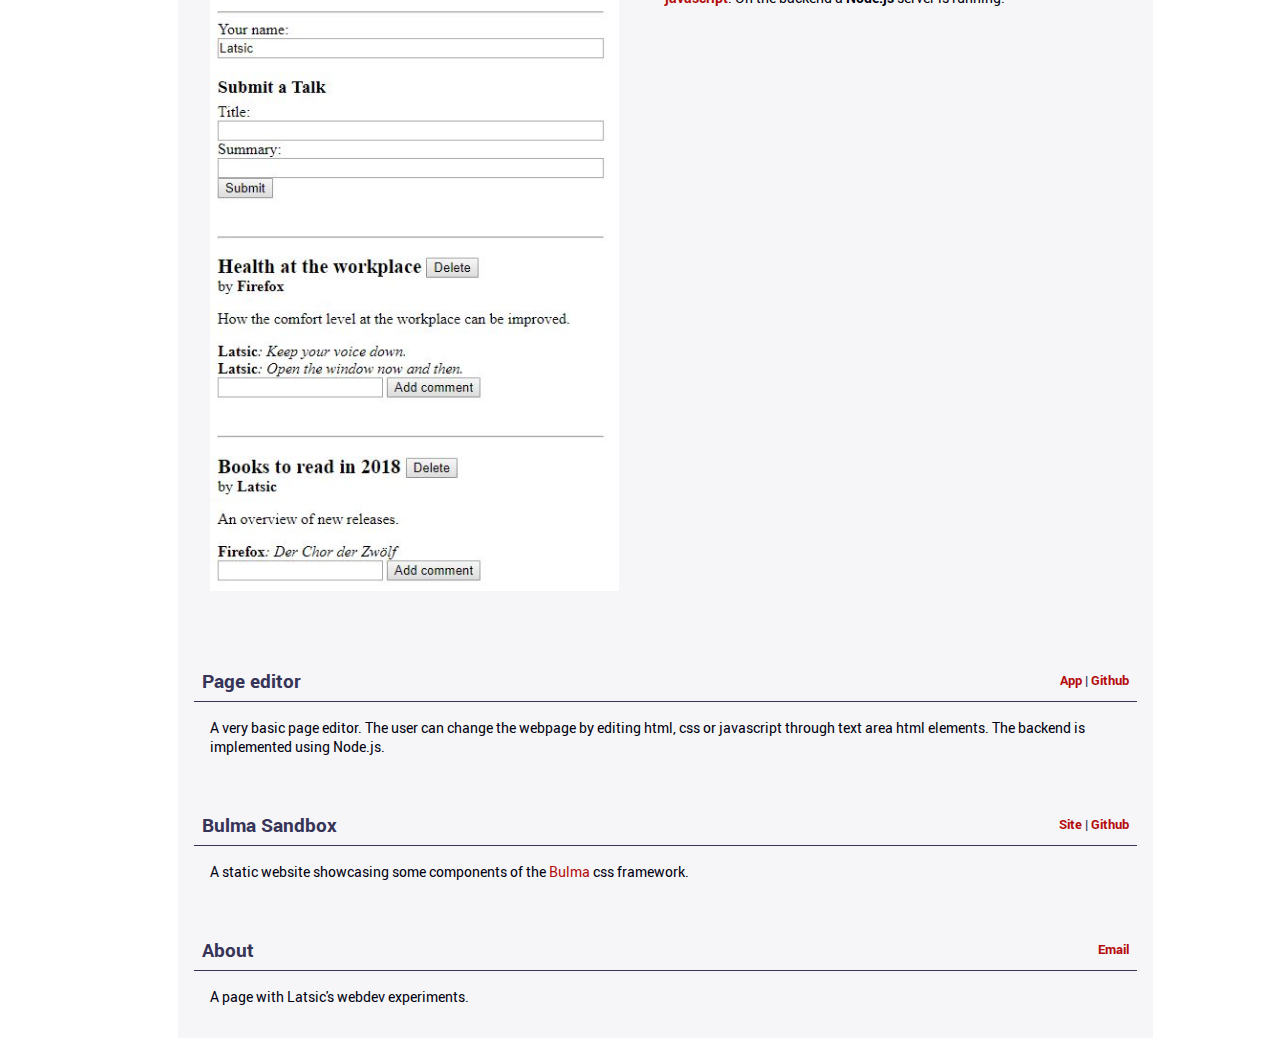
==== commit bf457649: "add stitching example images to new page stitching" ====
--- a/index.html
+++ b/index.html
@@ -75,7 +75,13 @@
                   Image stitching
                 </h3>
                 <div>
-                  <h5><a href="https://latsic.com/imgalign">App</a> | <a href="https://github.com/latsic/imgalign">Github</a></h5>
+                  <h5>
+                    <a href="https://latsic.com/imgalign">App</a>
+                    |
+                    <a href="https://github.com/latsic/imgalign">Github</a>
+                    |
+                    <a href="./stitching.html">Images</a>
+                  </h5>
                 </div>
               </div>
               <div class="hr-title" />
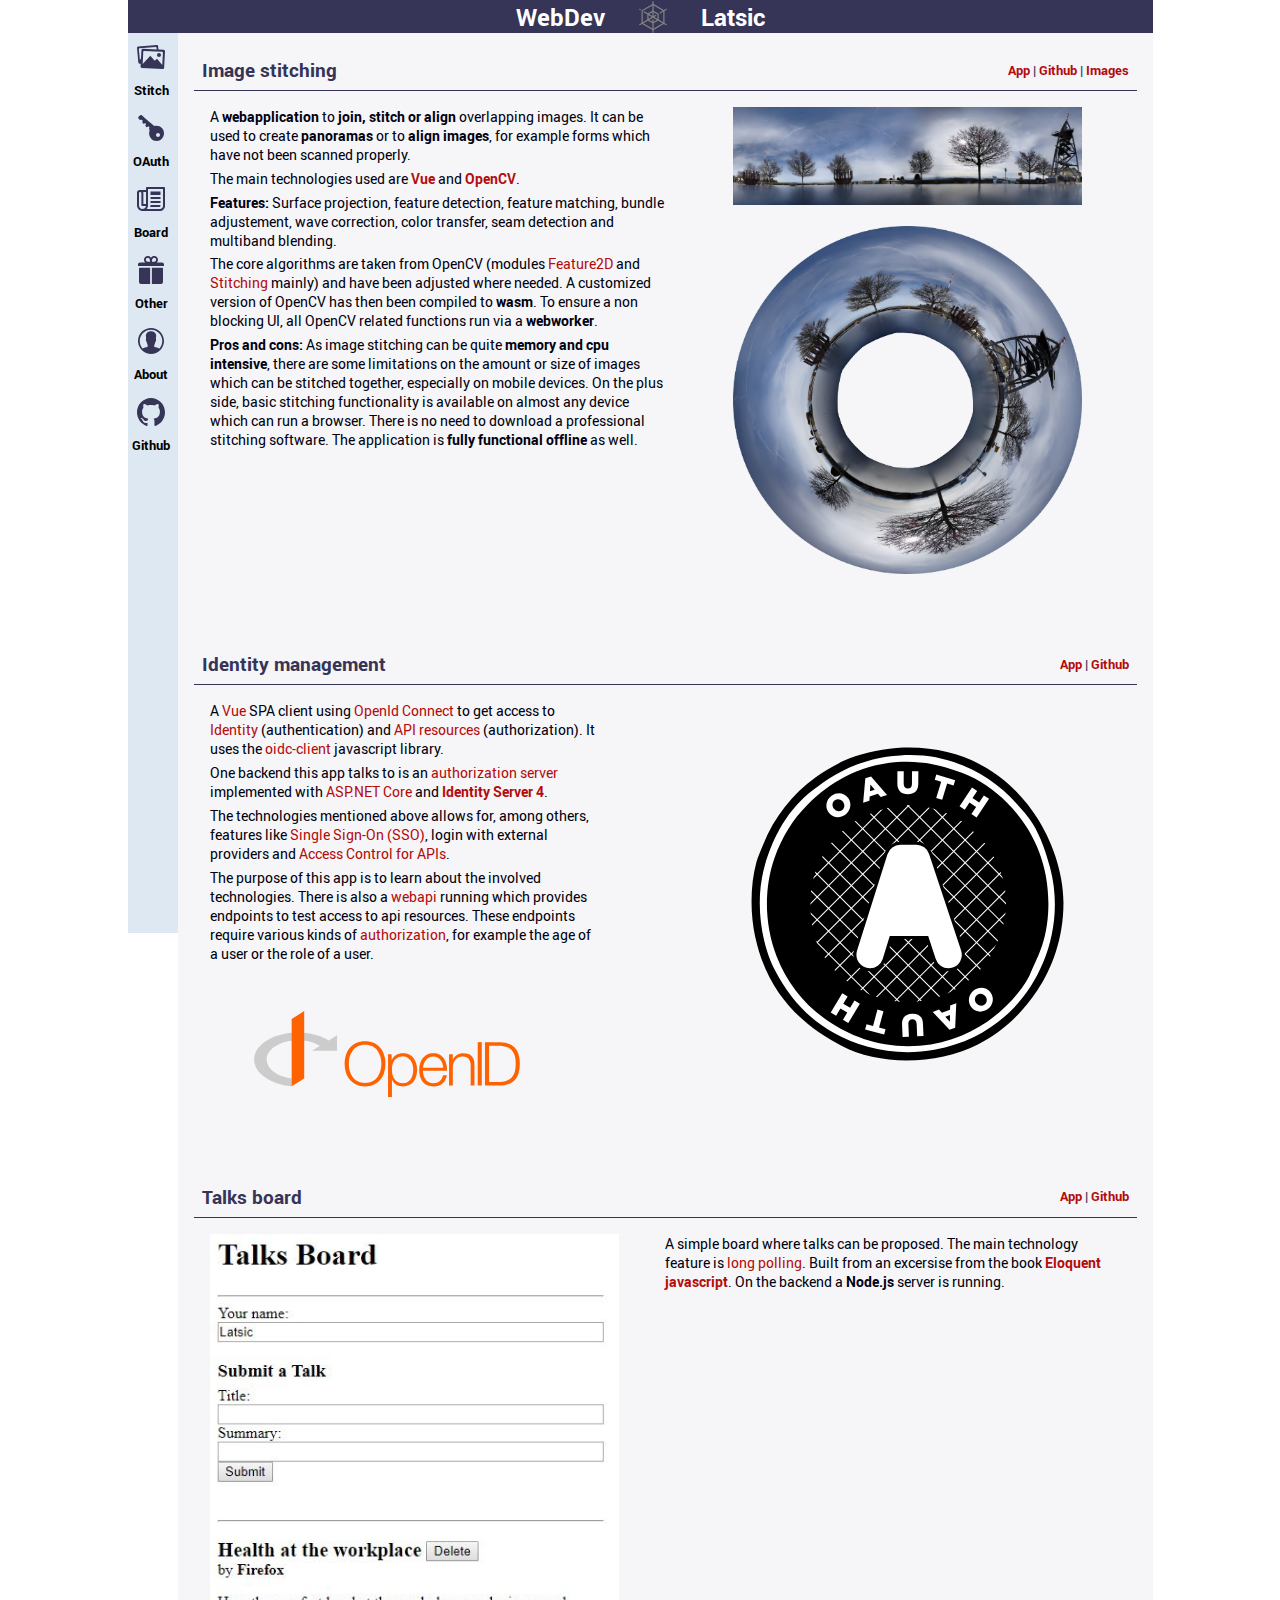
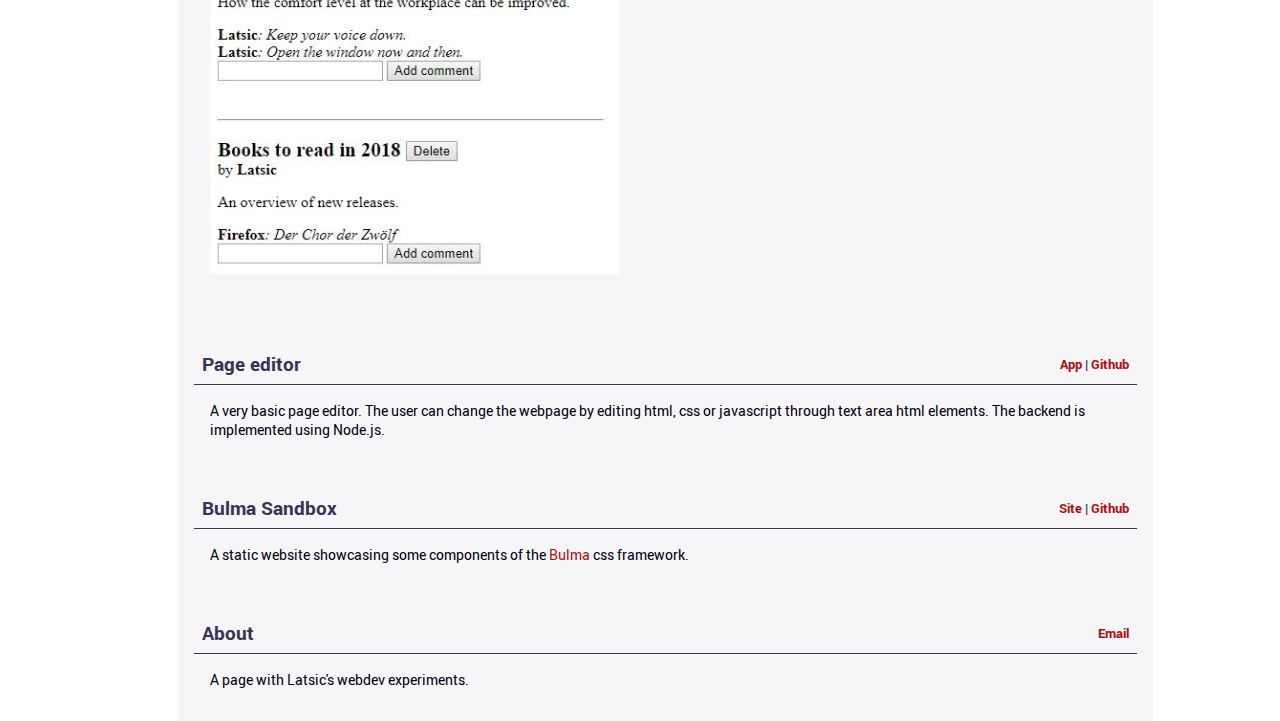
==== commit 2c10a207: "change images on app imgalign on main site" ====
--- a/index.html
+++ b/index.html
@@ -80,7 +80,7 @@
                     |
                     <a href="https://github.com/latsic/imgalign">Github</a>
                     |
-                    <a href="./stitching.html">Images</a>
+                    <a href="stitching_overview.html">Images</a>
                   </h5>
                 </div>
               </div>
@@ -89,9 +89,10 @@
             <div
               class="article-structure"
               >
-              <div
+              <!-- <div
                 style="display: flex; flex-direction: column; flex: 1;"
-              >
+              > -->
+              <!--
                 <section class="article-image">
                   <figcaption>Feature matching/detection</figcaption>
                   <img
@@ -115,11 +116,12 @@
                   >
                   <figcaption style="text-align: center;">Seam finding - graphcut</figcaption>
                 </section>
-              </div>
+              -->
+              <!-- </div> -->
               <section class="article-text" >
                 
                 <p class="article-p">
-                  A client-side only <strong>webapplication</strong> to <strong>join, stitch or align</strong> overlapping images.
+                  A <strong>webapplication</strong> to <strong>join, stitch or align</strong> overlapping images.
                   It can be used to create <strong>panoramas</strong> or to <strong>align images</strong>, for example forms which have not been scanned properly.
                 </p>
                 
@@ -146,27 +148,27 @@
                   device which can run a browser. There is no need to download a professional stitching software.
                   The application is <strong>fully functional offline</strong> as well.
                 </p>
-
+              </section>
                 <div
-                  style="display: flex; flex-direction: column; flex: 1; justify-content: center; margin-top: 2rem"
+                  class="article-image-panel"
                 >
                   <section class="article-image article-image-right">
                     <img
-                      src="images/stitched_spherical_small.png"
-                      alt="Stitching Spherical"
+                      src="images/stitching/uetliberg_table/jpg/Table_Spherical_Small.jpg"
+                      alt="Spherical panorama Uetliberg"
                     >
-                    <figcaption class="article-figcaption-right">Spherical surface projection</figcaption>
+                    <!-- <figcaption class="article-figcaption-right">Spherical surface projection</figcaption> -->
                   </section>
                   <section class="article-image article-image-right">
                     <img
-                      src="images/stitched_final_small.jpg"
-                      alt="Stitching Final"
+                      src="images/stitching/uetliberg_table/png/Table_Fisheye_Cropped_Small.png"
+                      alt="Fisheye panorama Uetliberg"
                     >
-                    <figcaption class="article-figcaption-right">Rectify - affine perspective transform</figcaption>
+                    <!-- <figcaption class="article-figcaption-right">Rectify - affine perspective transform</figcaption> -->
                   </section>
                 </div>
 
-              </section>
+              
               
             </div>
           </article>
--- a/styles.css
+++ b/styles.css
@@ -158,6 +158,15 @@
   align-items: flex-start;
   margin: 1rem;
 }
+
+.article-image-panel {
+  display: flex;
+  flex-direction: column;
+  flex: 1;
+  justify-content: center;
+  margin-top: 2rem;
+}
+
 .article-image {
   display: block;
   margin: auto;
@@ -235,6 +244,10 @@
   }
   .article-image > figcaption.article-figcaption-right {
     text-align: center;
+  }
+  .article-image-panel {
+    margin: 0;
+    padding: 0;
   }
 }
 
@@ -300,4 +313,8 @@
     padding-top: 33px;
     margin-top: -33px;
   }
-}
+  .article-image-panel {
+    margin: 0;
+    padding: 0;
+  }
+}
